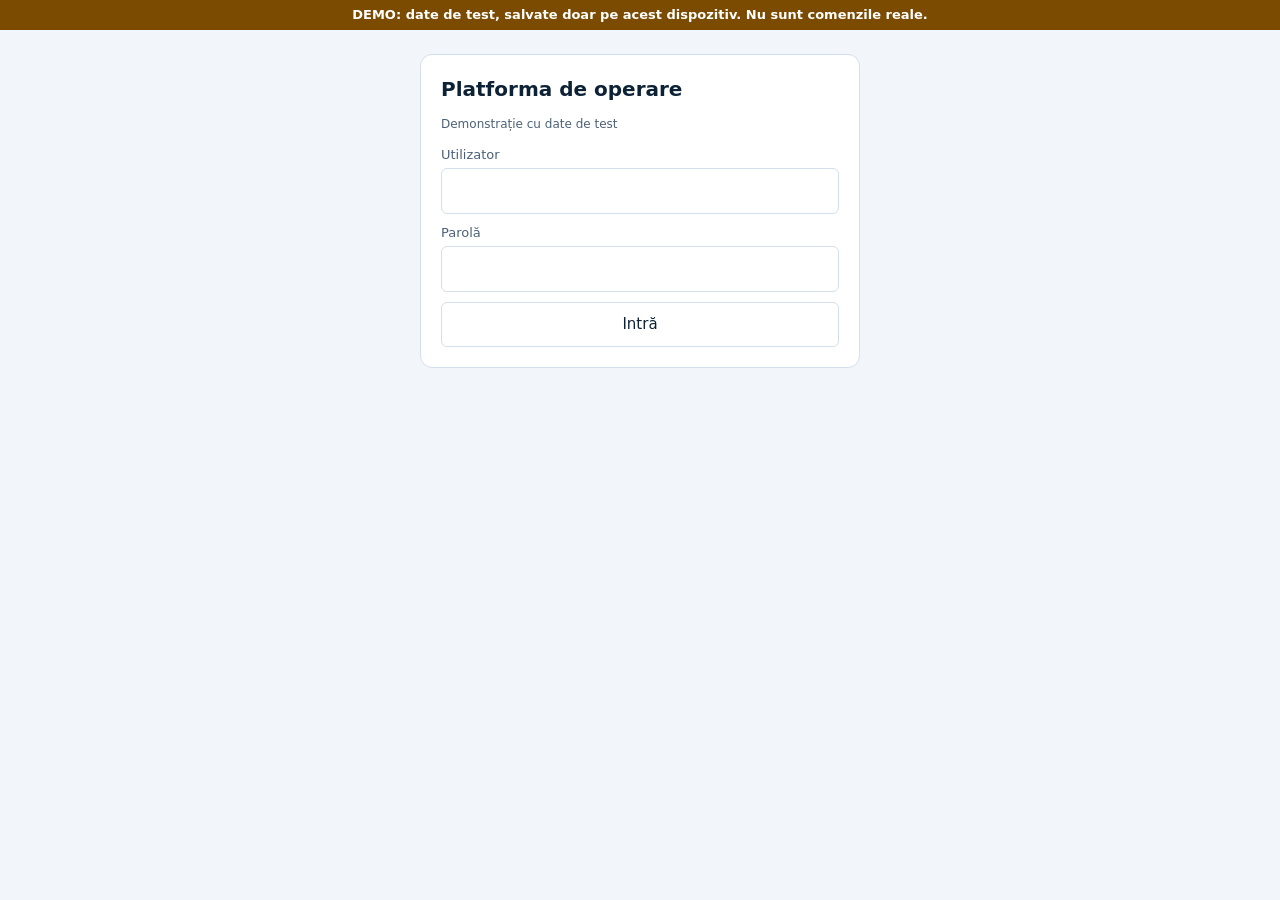
==== demo/index.html @ 025f80de "Copie demonstrativa cu date de test, fara legatura cu baza reala Co-Authored-By: Claude Opus 5.5 <no" ====
<!doctype html>
<html lang="ro">
<head>
<meta charset="utf-8">
<meta name="robots" content="noindex,nofollow">
<meta name="viewport" content="width=device-width,initial-scale=1,viewport-fit=cover">
<title>DD Operare</title>
<meta name="description" content="Platforma de operare: comenzi, pași de lucru și documente pentru specialiști și echipă.">
<meta name="theme-color" content="#0B3B73">
<meta name="mobile-web-app-capable" content="yes">
<meta name="apple-mobile-web-app-capable" content="yes">
<link rel="icon" href="icon-192.png">
<link rel="apple-touch-icon" href="icon-192.png">
<link rel="stylesheet" href="styles.css?v=20261104b">
</head>
<body>
<div style="background:#7A4B00;color:#fff;font:600 13px/1.4 system-ui;padding:6px 12px;text-align:center">DEMO: date de test, salvate doar pe acest dispozitiv. Nu sunt comenzile reale.</div>
<div id="app">Se încarcă…</div>
<script src="data.js?v=20261019u"></script>
<script src="engine.js?v=20261104b"></script>
<script src="prelucrare.js?v=20261019u"></script>
<script src="contracte.js?v=20261019u"></script>
<script src="acte.js?v=20261019u"></script>
<script src="sync.js?v=20261104b"></script>
<script src="plan.js?v=20261019u"></script>
<script src="views.js?v=20261104b"></script>
<script src="app.js?v=20261104b"></script>
<script src="dosare.js?v=20261023a"></script>
<script src="plan_operare.js?v=20261104b"></script>
<script src="operator.js?v=20261104b"></script>
<script src="cititor.js?v=20261104b"></script>
</body>
</html>
---- demo/styles.css ----
:root{--bg:#F2F6FB;--panel:#fff;--fg:#0E2236;--muted:#4D6178;--line:#D3DFEC;--band:#0B3B73;--accent:#1457A8;--soft:#E5EFFB;--ok:#1B7A55;--ok-soft:#E3F4EC;--warn:#8A5A00;--warn-soft:#FDF1D6;--bad:#B3261E;--bad-soft:#FDE8E6;--ora:#C2570C;--sans:'IBM Plex Sans',system-ui,-apple-system,sans-serif}
*{box-sizing:border-box}body{margin:0;background:var(--bg);color:var(--fg);font:14px/1.45 var(--sans);font-variant-numeric:tabular-nums}
h2{margin:0 0 12px;font-size:20px}h3{margin:0;font-size:15px}h4{margin:12px 0 6px;font-size:13px}.mut{color:var(--muted)}.small{font-size:12px}
.top{background:var(--band);color:#fff;display:flex;flex-wrap:wrap;gap:10px 16px;align-items:center;padding:8px 16px;position:sticky;top:0;z-index:20}
.brand b{display:block;font-size:16px}.brand span{font-size:11px;opacity:.8}.rol{font-size:12px}
.top select{padding:5px 8px;border-radius:6px;border:0;font:inherit}
.clk{display:flex;gap:4px;align-items:center;font-size:12px}.clk span{margin-right:4px}.acts{display:flex;gap:6px;margin-left:auto;flex-wrap:wrap}
.body{display:flex;min-height:calc(100vh - 54px)}.side{width:200px;flex:none;background:#fff;border-right:1px solid var(--line);padding:10px 0}
.side a{display:block;padding:8px 16px;color:var(--fg);text-decoration:none}.side a:hover{background:var(--soft)}.side a.on{background:var(--soft);color:var(--accent);font-weight:600;border-left:3px solid var(--accent);padding-left:13px}
.side a i{font-style:normal;background:var(--bad);color:#fff;border-radius:9px;padding:0 6px;font-size:11px;margin-left:4px}
.al{padding:10px 14px;font-size:12px;border-top:1px solid var(--line);margin-top:10px}.al p{margin:4px 0;color:var(--muted)}.al p.nou{color:var(--fg);font-weight:600}
.main{flex:1;padding:16px;min-width:0;max-width:1300px}
.b{border:1px solid var(--line);background:#fff;color:var(--fg);border-radius:6px;padding:6px 10px;font:inherit;cursor:pointer}.b:hover{background:var(--soft)}.b.pri{background:var(--accent);color:#fff;border-color:var(--accent)}.b.pri:hover{background:#0f467f}
.b.war{background:var(--bad-soft);color:var(--bad);border-color:#f0b9b4}.b.mic{padding:2px 7px;font-size:12px}.b:disabled{opacity:.45;cursor:not-allowed}
.top .b{background:rgba(255,255,255,.12);color:#fff;border-color:rgba(255,255,255,.3)}.top .b.pri{background:#fff;color:var(--band)}.top .b.war{background:rgba(255,120,110,.25);color:#fff}
.card{background:var(--panel);border:1px solid var(--line);border-radius:10px;padding:14px;margin:0 0 14px}.card.war{background:var(--warn-soft);color:var(--warn)}
.ch{display:flex;gap:10px;align-items:center;justify-content:space-between;margin-bottom:10px}
.g2{display:grid;grid-template-columns:repeat(auto-fit,minmax(360px,1fr));gap:14px}
.kpis{display:grid;grid-template-columns:repeat(auto-fill,minmax(130px,1fr));gap:10px;margin-bottom:14px}.kpis.sm{grid-template-columns:repeat(auto-fill,minmax(105px,1fr))}
.kpi{background:#fff;border:1px solid var(--line);border-radius:10px;padding:10px 12px}.kpi b{display:block;font-size:22px}.kpi span{font-size:12px;color:var(--muted)}.kpi.rosu{background:var(--bad-soft);border-color:#f0b9b4}.kpi.rosu b{color:var(--bad)}.kpi[data-a]{cursor:pointer}
.chip{display:inline-block;padding:1px 8px;border-radius:10px;font-size:11.5px;white-space:nowrap;border:1px solid var(--line);background:#fff}
.chip.verde{background:var(--ok-soft);color:var(--ok);border-color:#b6dfcc}.chip.galben{background:var(--warn-soft);color:var(--warn);border-color:#ecd49a}.chip.rosu{background:var(--bad-soft);color:var(--bad);border-color:#f0b9b4}.chip.gri{background:#eef2f6;color:var(--muted)}.chip.alb{background:var(--soft);color:var(--accent);border-color:#bcd2ee}
.tw{overflow-x:auto}table.t{width:100%;border-collapse:collapse;background:#fff}table.t th{background:#f6f9fd;text-align:left;font-size:12px;color:var(--muted);padding:6px 8px;border-bottom:1px solid var(--line);white-space:nowrap}table.t td{padding:6px 8px;border-bottom:1px solid #edf2f8;vertical-align:top}
tr.rl{cursor:pointer}tr.rl:hover td{background:var(--soft)}tr.lh td{background:#f6f9fd;padding-top:10px}.gol{text-align:center;color:var(--muted);padding:14px!important}
table.mx td{text-align:center}table.mx td.z{color:#b8c4d2}table.mx td.cescaladat,table.mx td.cblocat{background:var(--bad-soft);cursor:pointer;font-weight:700}table.mx td.catribuit{background:var(--warn-soft);cursor:pointer;font-weight:700}table.mx td.cterminat{background:var(--ok-soft);cursor:pointer}table.mx td.coferit,table.mx td.casteptare{background:var(--soft);cursor:pointer}
.filt{display:flex;flex-wrap:wrap;gap:8px;align-items:center;margin-bottom:10px}.filt select,.filt input,input,select,textarea{font:inherit;padding:5px 7px;border:1px solid var(--line);border-radius:6px;background:#fff}
.btns{display:flex;flex-wrap:wrap;gap:8px;align-items:center;margin:8px 0 14px}.back{cursor:pointer;color:var(--accent);margin-bottom:8px}
.dl{display:grid;grid-template-columns:150px 1fr;gap:6px 10px;margin:0}.dl dt{color:var(--muted)}.dl dd{margin:0}
.frm{display:grid;grid-template-columns:repeat(auto-fill,minmax(210px,1fr));gap:10px}.frm label{display:flex;flex-direction:column;gap:3px;font-size:12px;color:var(--muted)}.frm input,.frm select,.frm textarea{color:var(--fg)}
.inl{display:inline-block;margin:2px 10px 2px 0;font-size:13px}
.tl{list-style:none;padding:0;margin:0;max-height:340px;overflow:auto}.tl li{padding:3px 0;border-bottom:1px dotted var(--line)}.tl time{color:var(--muted);font-size:12px;margin-right:6px}
.flow{width:100%;height:auto;margin-bottom:6px}.flow .nd{cursor:pointer}.flow .nn{font-size:22px;font-weight:700;fill:#0E2236}.flow .nl{font-size:12px;fill:#4D6178}
.tnodes{display:flex;gap:6px;align-items:center;flex-wrap:wrap}.tn{border:1px solid var(--line);border-radius:8px;padding:8px 12px;min-width:120px;cursor:pointer}.tn b{display:block;font-size:20px}.tn span{font-size:12px;color:var(--muted)}.arr{color:var(--muted)}
.seg,.bar3{display:flex;height:30px;border-radius:6px;overflow:hidden;color:#fff;font-size:12px}.seg div,.bar3 div{display:flex;align-items:center;justify-content:center;white-space:nowrap;overflow:hidden;padding:0 6px}
.al2{list-style:none;padding:0;margin:0}.al2 li{padding:6px 10px;border-radius:6px;margin:4px 0;cursor:pointer}.al2 li.rosu{background:var(--bad-soft)}.al2 li.galben{background:var(--warn-soft)}
.ov{position:fixed;inset:0;background:rgba(14,34,54,.5);z-index:50;display:flex;align-items:flex-start;justify-content:center;padding:40px 12px;overflow:auto}.md{background:#fff;border-radius:12px;max-width:760px;width:100%;padding:16px}.mh{display:flex;justify-content:space-between;align-items:center;margin-bottom:10px}.mb label{display:flex;flex-direction:column;gap:3px;margin:6px 0;font-size:12px;color:var(--muted)}
.tpl{white-space:pre-wrap;background:#f6f9fd;padding:10px;border-radius:8px;max-height:50vh;overflow:auto;font-family:inherit}
.toast{position:fixed;bottom:18px;left:50%;transform:translateX(-50%);background:var(--band);color:#fff;padding:10px 16px;border-radius:8px;z-index:60}
.pii{cursor:pointer;color:var(--accent)}.chk{list-style:none;padding:0}.chk li{padding:3px 0}
.map{height:200px;border-radius:8px;border:1px solid var(--line)}.sph{display:flex;gap:10px;align-items:center;margin-bottom:10px}.sph h2{margin:0}
.tm.ok{color:var(--ok)}.tm.warn{color:var(--ora)}.tm.late,.late{color:var(--bad);font-weight:700}.warn{color:var(--ora)}
/* pagina clientului */
.cp{max-width:720px;margin:0 auto;background:#fff;border:1px solid var(--line);border-radius:12px;padding:18px}.cb{background:var(--band);color:#fff;border-radius:8px;padding:8px 12px;font-size:12px;margin-bottom:12px}.cb .mut{color:#BFD5F0}
.trk{display:flex;gap:8px;margin:14px 0}.trk div{flex:1;text-align:center;padding:8px;border-radius:8px;background:#eef2f6;color:var(--muted)}.trk div.on{background:var(--ok-soft);color:var(--ok)}.trk div.cur{background:var(--warn-soft);color:var(--warn)}.trk b{display:block;font-size:16px}
.ln{display:flex;gap:10px;padding:10px 0;border-bottom:1px solid var(--line)}.bif{flex:none;width:28px;height:28px;border-radius:50%;display:flex;align-items:center;justify-content:center;font-weight:700;border:2px solid var(--line);color:var(--muted)}.bif.verde{background:var(--ok);border-color:var(--ok);color:#fff}.bif.galben{background:var(--warn-soft);border-color:#e0b64a;color:var(--warn)}.bif.rosu{background:var(--bad);border-color:var(--bad);color:#fff}.lt{flex:1}
.doc{display:inline-block;margin:4px 8px 0 0;padding:3px 8px;border-radius:6px;background:var(--soft);color:var(--accent);text-decoration:none}
.pbx{background:var(--warn-soft);border:1px solid #ecd49a;border-radius:8px;padding:8px 10px;margin:8px 0}.pbx.ok{background:var(--ok-soft);border-color:#b6dfcc}
@media(max-width:800px){.body{flex-direction:column}.side{width:100%;display:flex;flex-wrap:wrap;border-right:0;border-bottom:1px solid var(--line)}.side a{padding:6px 10px}.al{display:none}.main{padding:10px}}
/* v2: flux simplu, documente cu bifă, stiluri compacte */
.fl{display:flex;gap:6px;align-items:center;flex-wrap:wrap;margin-bottom:10px}.fl i{color:var(--muted);font-style:normal}.fn{border:1px solid var(--line);border-radius:8px;padding:8px 12px;min-width:110px;cursor:pointer;background:#fff}.fn b{display:block;font-size:20px}.fn span{font-size:12px;color:var(--muted)}.fn.verde{background:var(--ok-soft)}.fn.galben{background:var(--warn-soft)}.fn.rosu{background:var(--bad-soft)}.fn.alb{background:var(--soft)}.fn.zero b{color:#b8c4d2}
.fl2{list-style:none;padding:0;margin:0}.fi{display:grid;grid-template-columns:28px 1fr auto;gap:10px;align-items:center;padding:8px 0;border-bottom:1px dotted var(--line)}.bx{width:24px;height:24px;border-radius:6px;border:2px solid var(--line);display:flex;align-items:center;justify-content:center;font-weight:700;color:#fff}.bx.on{background:var(--ok);border-color:var(--ok)}
details.card summary{cursor:pointer;font-weight:600}.top .brand span{display:block}
/* v3: autentificare, mobil (Android), carduri de lucru, timer */
.login{max-width:440px;margin:24px auto;background:#fff;border:1px solid var(--line);border-radius:12px;padding:20px}.login form{display:grid;gap:10px}.login label{display:grid;gap:4px;font-size:13px;color:var(--muted)}.login input{font-size:16px;padding:10px}.login .acc{display:flex;justify-content:space-between;width:100%;margin:6px 0;text-align:left}.login h3{margin:16px 0 4px}.err{color:var(--bad)}
.b.mare{padding:11px 16px;font-size:15px;min-height:44px}.iesi{margin-left:auto}
.sph{display:flex;justify-content:space-between;align-items:flex-start;gap:10px;flex-wrap:wrap}.sw{display:flex;gap:6px;align-items:center;font-size:14px}.lh2{margin:14px 0 8px}
.card.info{background:var(--soft)}.card.nou{background:var(--ok-soft);border-color:#b6dfcc;cursor:pointer}
.tc{background:#fff;border:1px solid var(--line);border-left:4px solid var(--accent);border-radius:10px;padding:12px;margin:0 0 10px}.tc.warn{border-left-color:var(--ora)}.tc.late{border-left-color:var(--bad)}.tch{font-size:15px;margin-bottom:2px}
.tcf{display:flex;justify-content:space-between;align-items:center;margin:8px 0;gap:8px;flex-wrap:wrap}.tcb{display:flex;gap:8px}.tcb .b{flex:1}
.tmr{font-variant-numeric:tabular-nums;color:var(--ok);font-size:18px}.tmr.mic{font-size:13px}.tmr.warn{color:var(--ora)}.tmr.late{color:var(--bad)}
.bigtmr{display:flex;align-items:baseline;gap:10px;margin:4px 0 10px}.bigtmr .tmr{font-size:34px}
.prog{display:flex;gap:12px;margin:0 0 10px}.prog span{padding:2px 8px;border-radius:10px;background:#eef2f6;color:var(--muted)}.prog span.ok{background:var(--ok-soft);color:var(--ok)}
.fi{grid-template-columns:28px 1fr}.upl{display:flex;gap:8px;align-items:center;flex-wrap:wrap;margin-top:6px}.upl label.b{cursor:pointer}
.chk li{padding:6px 0}.chk input{width:20px;height:20px;vertical-align:middle;margin-right:6px}
@media(max-width:800px){.top{padding:8px 12px}.brand span{font-size:11px}.btns.stick{position:sticky;bottom:0;background:var(--bg);padding:10px 0;margin:0;z-index:5}.btns.stick .b.pri{flex:1 1 100%}.dl{grid-template-columns:90px 1fr}.frm{grid-template-columns:1fr}.frm input,.frm select,.frm textarea{font-size:16px;padding:9px}.side a{flex:1;text-align:center}}
.arh{width:100%;height:auto}.arh .at{font:500 14px var(--sans)}.arh .as{font:400 12px var(--sans)}.arh .al{font:400 12px var(--sans);fill:#4D6178}.arhl li{margin:6px 0}.login hr{border:0;border-top:1px solid var(--line);margin:16px 0}
.arhw{max-width:760px;margin:0 auto}
.login .ok{color:var(--ok)}
.nsec{display:block;padding:12px 16px 4px;font-size:11px;text-transform:uppercase;letter-spacing:.05em;color:var(--muted)}.site{margin-left:auto}.site+.iesi{margin-left:6px}
.chip.portocaliu{background:var(--ora-soft,#FFF0E3);color:#9A3E06;border-color:#F3C29B}.kpi.portocaliu{background:#FFF0E3;border-color:#F3C29B}.kpi.galben{background:var(--warn-soft)}.kpi.gri{background:#eef2f6}
.risc{border-left:4px solid var(--line);padding:8px 12px;margin:0 0 8px;background:#fff;border-radius:0}.risc.rosu{border-left-color:var(--bad)}.risc.portocaliu{border-left-color:var(--ora)}.risc.galben{border-left-color:#E0B64A}.risc .rh{margin-bottom:4px}
@media(max-width:800px){.nsec{display:none}}
.rosu-t{color:var(--rosu,#c2352b);font-weight:600}

/* ---------- Acte de completat: editor + previzualizare A4 + print ---------- */
.actgrid{display:grid;grid-template-columns:repeat(auto-fill,minmax(240px,1fr));gap:12px;margin-bottom:14px}
.actcard h3{margin:0 0 4px;font-size:15px}.actcard p{margin:0 0 10px}
.actbar{display:flex;flex-wrap:wrap;gap:6px;align-items:center;margin-bottom:10px;position:sticky;top:0;z-index:3;background:var(--bg,#f4f7fb);padding:6px 0}
.actbar .sp{flex:1}
.acted{display:grid;grid-template-columns:minmax(280px,380px) 1fr;gap:14px;align-items:start}
@media (max-width:900px){.acted{grid-template-columns:1fr}}
.actform{display:grid;gap:8px;min-width:0}
.actform details.ag{background:#fff;border:1px solid #dde4ee;border-radius:10px;padding:8px 10px}
.actform summary{cursor:pointer;font-weight:600}
.actform .frm{display:grid;grid-template-columns:1fr;gap:6px;margin:8px 0}
.actform label{display:grid;gap:2px;font-size:12px;color:#4b5b70}
.actform input,.actform select{font:inherit;font-size:14px;padding:6px 8px;border:1px solid #cfd8e3;border-radius:6px;min-width:0;width:100%}
.arows{width:100%;border-collapse:collapse}.arows td,.arows th{padding:2px;font-size:12px;text-align:left}.arows input{font-size:13px;padding:4px 6px}
.warnc{background:#fff6dd;border-color:#f0d58a;display:grid;gap:4px}
.actprev{background:#e9edf2;border-radius:10px;padding:14px;overflow:auto;min-width:0}
.actdoc{background:#fff;max-width:210mm;margin:0 auto;padding:18mm 16mm;box-shadow:0 1px 4px rgba(0,0,0,.12);font-family:"Times New Roman",Georgia,serif;font-size:11.5pt;line-height:1.45;color:#111}
.actdoc h1{font-size:15pt;text-align:center;margin:0 0 2pt;text-transform:uppercase;letter-spacing:.02em}
.actdoc .nr{text-align:center;margin:0 0 8pt}
.actdoc h2{font-size:11.5pt;margin:12pt 0 4pt;text-transform:uppercase}
.actdoc p{margin:0 0 5pt;text-align:justify}.actdoc .ind{margin-left:18pt}
.actdoc .nota{font-size:9.5pt;color:#555;font-style:italic;text-align:left}
.actdoc .ta{width:100%;border-collapse:collapse;margin:6pt 0}.actdoc .ta th,.actdoc .ta td{border:1px solid #999;padding:4pt 6pt;text-align:left;font-size:10.5pt}
.actdoc .semn1{margin:10pt 0}.actdoc .semn2{display:flex;justify-content:space-between;gap:24pt;margin:18pt 0 6pt}.actdoc .semn2 div{flex:1}
.actdoc .gol{background:#fff3c4;color:#7a5b00;padding:0 2pt;border-radius:2px}
@media (max-width:600px){.actdoc{padding:8mm 6mm;font-size:10.5pt}.actdoc .semn2{flex-direction:column}}
@media print{
  @page{size:A4;margin:15mm}
  body *{visibility:hidden!important}
  #actdoc,#actdoc *{visibility:visible!important}
  #actdoc{position:absolute;left:0;top:0;width:100%;max-width:none;margin:0;padding:0;box-shadow:none}
  #actdoc .gol{background:none;color:#111}
  #actdoc h2,#actdoc tr,#actdoc .semn2{break-inside:avoid;page-break-inside:avoid}
}
.sigbox{display:grid;gap:6px;margin:10px 0}
.sigpad{width:100%;height:150px;background:#fff;border:1.5px dashed #9fb0c6;border-radius:8px;touch-action:none;cursor:crosshair}
.chk{display:flex;gap:8px;align-items:flex-start;font-size:14px}.chk input{margin-top:3px;width:18px;height:18px;flex:none}
.actdoc .semimg{height:56px;display:block}.actdoc .semjur{font-size:8.5pt;color:#555}
.actdoc .jur td{font-size:9pt}.actdoc .jur .h{word-break:break-all;font-family:monospace;font-size:8pt}
.card.ok{background:#e6f5ec;border-color:#a8dcbc}

/* 1.2.0 · fluxul comenzii, „De lucrat”, cititorul de documente */
.awbw{background:#fff;border:1px solid var(--line);border-radius:10px;padding:14px;margin:0 0 14px}
.awb{list-style:none;display:flex;margin:0;padding:0;overflow-x:auto}
.awb li{flex:1 1 0;min-width:96px;position:relative;text-align:center;padding:0 6px 4px;cursor:pointer;display:flex;flex-direction:column;align-items:center;gap:3px;font-size:12px;line-height:1.25}
.awb li:not(:last-child)::after{content:"";position:absolute;top:13px;left:calc(50% + 15px);right:calc(-50% + 15px);height:2px;background:var(--line)}
.awb li.ok:not(:last-child)::after{background:var(--ok)}
.awb b{width:28px;height:28px;flex:none;border-radius:50%;display:flex;align-items:center;justify-content:center;background:#eef2f6;color:var(--muted);font-size:12px;border:2px solid var(--line)}
.awb li.ok b{background:var(--ok);border-color:var(--ok);color:#fff}
.awb li.cur b{background:var(--accent);border-color:var(--accent);color:#fff}
.awb li.pb b{background:var(--bad);border-color:var(--bad);color:#fff}
.awb li.sel span{font-weight:600}.awb li.urm span{color:var(--muted)}
.awb li.sel{background:var(--soft);border-radius:8px;padding-top:4px}
.awb small{color:var(--muted);font-size:11px;min-height:13px}.awb li.aici small{color:var(--accent);font-weight:600}
.awbd{list-style:none;margin:12px 0 0;padding:0;border-top:1px solid var(--line)}
.awbd li{display:flex;flex-wrap:wrap;justify-content:space-between;gap:6px 12px;padding:8px 0;border-bottom:1px dotted var(--line)}.awbd .p2{display:flex;flex-wrap:wrap;gap:6px;align-items:center}
.urmb{display:flex;flex-wrap:wrap;justify-content:space-between;align-items:center;gap:10px;background:var(--soft);border:1px solid var(--line);border-radius:10px;padding:10px 14px;margin:0 0 14px;font-weight:500}
.urmb.rosu{background:var(--bad-soft);border-color:#f0b9b4}
.urmc h3{font-size:17px;margin:2px 0}.urmc.rosu{border-left:4px solid var(--bad)}.urmc.galben{border-left:4px solid var(--ora)}
.coada{list-style:none;margin:0;padding:0}.coada li{display:flex;justify-content:space-between;align-items:center;gap:12px;padding:9px 4px;border-bottom:1px dotted var(--line)}.coada li.rosu{border-left:3px solid var(--bad);padding-left:9px}.coada li.galben{border-left:3px solid var(--ora);padding-left:9px}
.kpi[data-a]{cursor:pointer}.kpi.on{outline:2px solid var(--accent)}.kpi.rosu b{color:var(--bad)}.kpi.galben b{color:var(--warn)}
.fir.nou2{border-left:4px solid var(--ora)}.frm1{display:flex;gap:8px;align-items:flex-start;margin-top:8px}.frm1 textarea{flex:1}
.pop{list-style:none;margin:0;padding:0}.pop li{padding:8px 0;border-bottom:1px dotted var(--line)}.pop label{display:flex;gap:8px;align-items:flex-start;cursor:pointer}.pop li.gata>label>span{color:var(--muted)}.pop2{margin:10px 0 0;padding-left:18px}.pop2 li{margin-bottom:6px}
.docl{display:inline-flex;flex-wrap:wrap;gap:6px;align-items:center}
.vw{position:fixed;inset:0;background:var(--panel);z-index:70;display:flex;flex-direction:column}
.vwh{display:flex;flex-wrap:wrap;justify-content:space-between;align-items:center;gap:8px;padding:8px 12px;background:var(--band);color:#fff}.vwn{min-width:0;overflow-wrap:anywhere}
.vwh .chip{color:var(--fg)}.vwa{display:flex;flex-wrap:wrap;gap:6px}
.vwb{flex:1;min-height:0;display:flex}.vwd,.vwt{flex:1;min-width:0;overflow:auto;padding:12px;background:#E9EEF4}.vwt{background:#fff;border-left:1px solid var(--line)}
.vwb[data-mod=doc] .vwt,.vwb[data-mod=text] .vwd{display:none}.vwb[data-mod=text] .vwt{border-left:0}
.vwd img,.vwd canvas{display:block;max-width:100%;margin:0 auto 10px;background:#fff;box-shadow:0 1px 4px rgba(14,34,54,.2)}.vwf{min-height:320px;margin-bottom:10px}
.vwt pre,.vwd pre{white-space:pre-wrap;overflow-wrap:anywhere;font:14px/1.5 var(--sans);margin:0}.vwgol{text-align:center;padding:40px 16px}
.vwp{background:var(--soft);border-radius:6px;padding:8px 10px;margin-bottom:10px}.vwp.war{background:var(--warn-soft);color:var(--warn)}
#ocrp{position:fixed;right:14px;bottom:14px;z-index:80;background:var(--band);color:#fff;border-radius:20px;padding:7px 14px;font-size:13px;cursor:pointer}
@media (max-width:700px){.awb{flex-direction:column;overflow:visible}.awb li{flex-direction:row;text-align:left;gap:10px;padding:5px 6px;min-width:0}.awb li:not(:last-child)::after{left:19px;right:auto;top:33px;bottom:-5px;width:2px;height:auto}.awb small{margin-left:auto}.vwb{flex-direction:column}.vwt{border-left:0;border-top:1px solid var(--line)}}
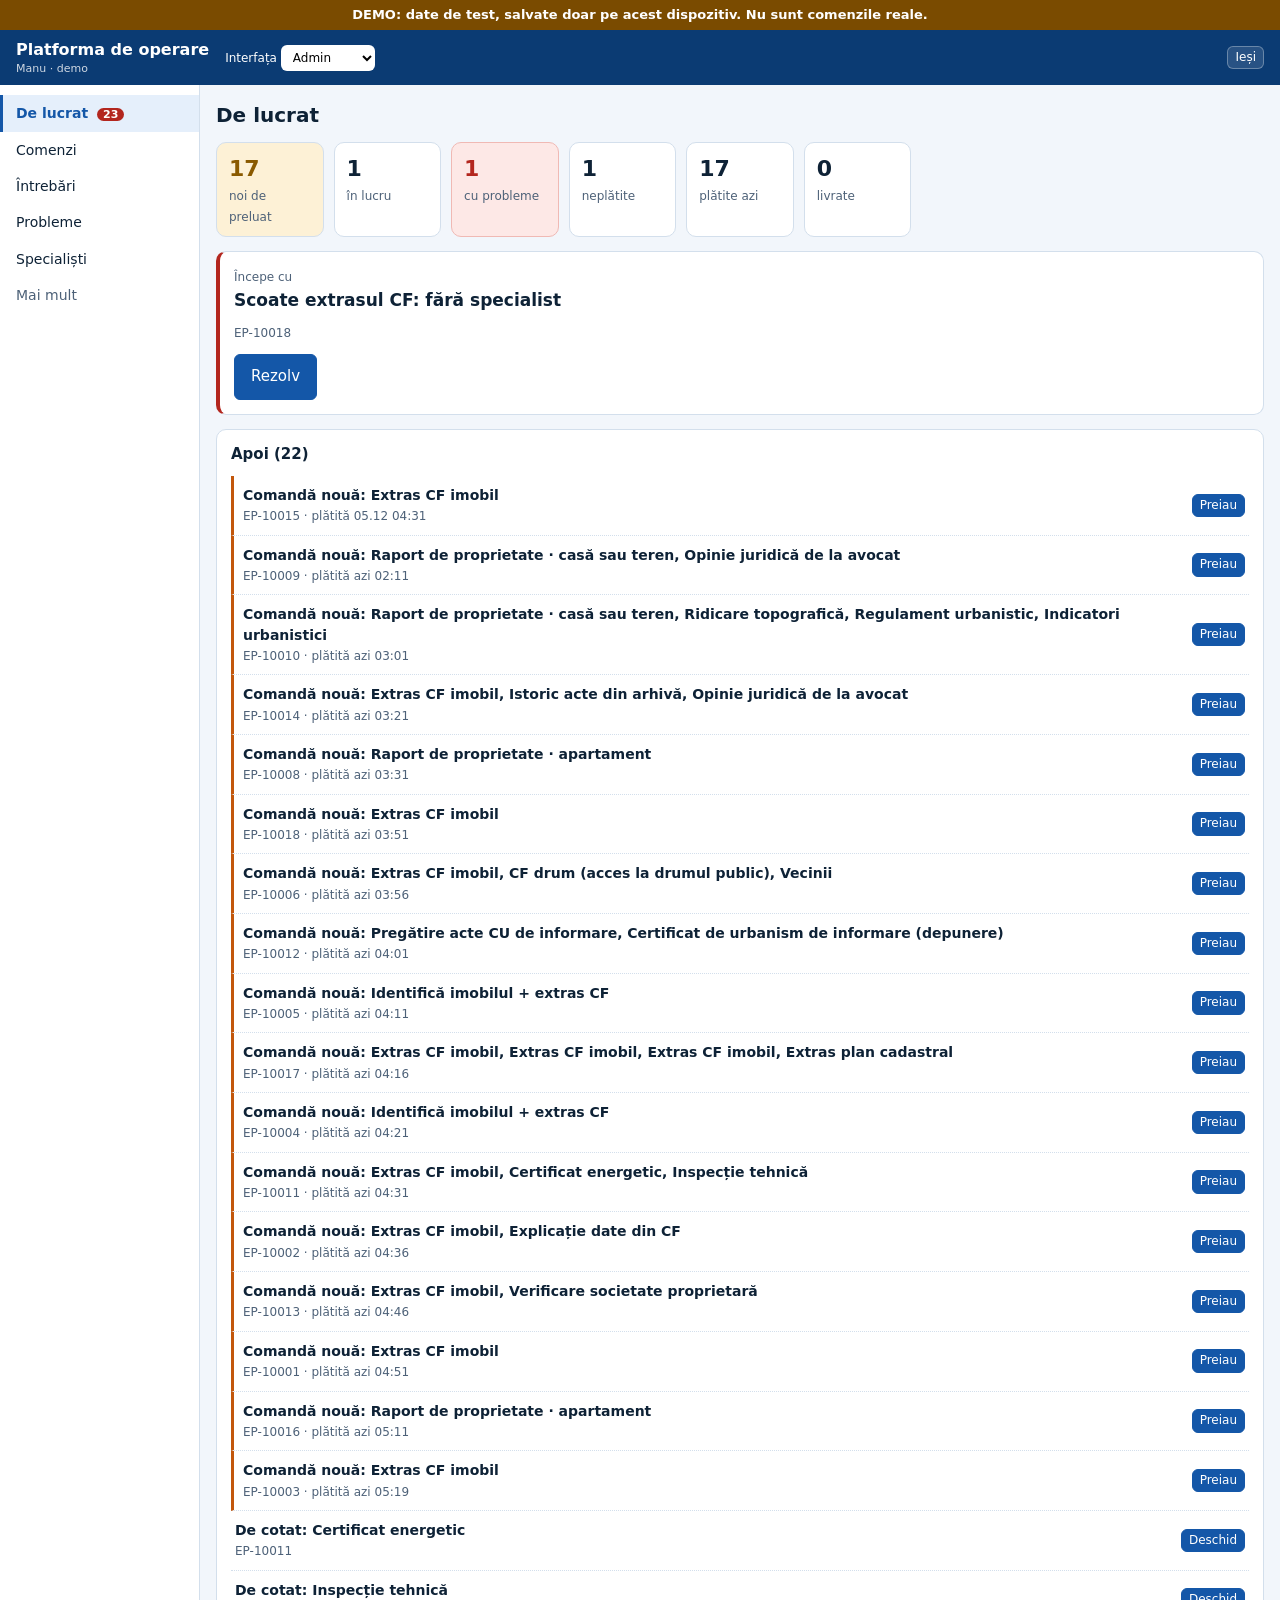
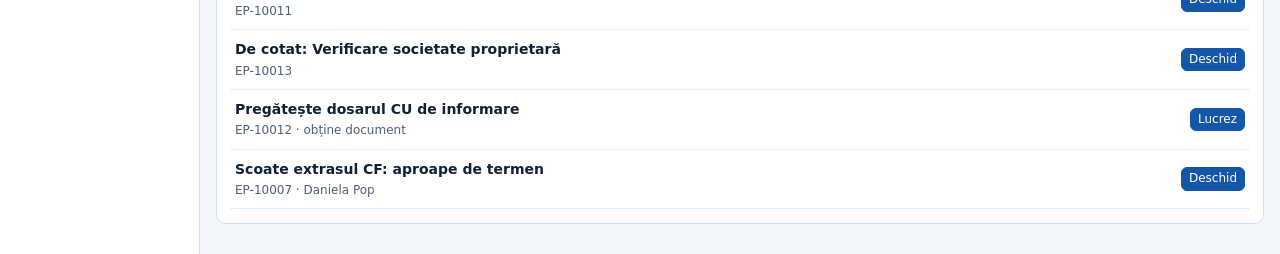
==== commit d78acf48: "Meniu scurt cu Mai mult, antet mai mic, demo fara parola Co-Authored-By: Claude Opus 5.5 <noreply@an" ====
--- a/demo/index.html
+++ b/demo/index.html
@@ -11,23 +11,23 @@
 <meta name="apple-mobile-web-app-capable" content="yes">
 <link rel="icon" href="icon-192.png">
 <link rel="apple-touch-icon" href="icon-192.png">
-<link rel="stylesheet" href="styles.css?v=20261104b">
+<link rel="stylesheet" href="styles.css?v=20261104c">
 </head>
 <body>
 <div style="background:#7A4B00;color:#fff;font:600 13px/1.4 system-ui;padding:6px 12px;text-align:center">DEMO: date de test, salvate doar pe acest dispozitiv. Nu sunt comenzile reale.</div>
 <div id="app">Se încarcă…</div>
 <script src="data.js?v=20261019u"></script>
-<script src="engine.js?v=20261104b"></script>
+<script src="engine.js?v=20261104c"></script>
 <script src="prelucrare.js?v=20261019u"></script>
 <script src="contracte.js?v=20261019u"></script>
 <script src="acte.js?v=20261019u"></script>
-<script src="sync.js?v=20261104b"></script>
+<script src="sync.js?v=20261104c"></script>
 <script src="plan.js?v=20261019u"></script>
-<script src="views.js?v=20261104b"></script>
-<script src="app.js?v=20261104b"></script>
+<script src="views.js?v=20261104c"></script>
+<script src="app.js?v=20261104c"></script>
 <script src="dosare.js?v=20261023a"></script>
-<script src="plan_operare.js?v=20261104b"></script>
-<script src="operator.js?v=20261104b"></script>
-<script src="cititor.js?v=20261104b"></script>
+<script src="plan_operare.js?v=20261104c"></script>
+<script src="operator.js?v=20261104c"></script>
+<script src="cititor.js?v=20261104c"></script>
 </body>
 </html>
--- a/demo/styles.css
+++ b/demo/styles.css
@@ -146,3 +146,5 @@
 .vwp{background:var(--soft);border-radius:6px;padding:8px 10px;margin-bottom:10px}.vwp.war{background:var(--warn-soft);color:var(--warn)}
 #ocrp{position:fixed;right:14px;bottom:14px;z-index:80;background:var(--band);color:#fff;border-radius:20px;padding:7px 14px;font-size:13px;cursor:pointer}
 @media (max-width:700px){.awb{flex-direction:column;overflow:visible}.awb li{flex-direction:row;text-align:left;gap:10px;padding:5px 6px;min-width:0}.awb li:not(:last-child)::after{left:19px;right:auto;top:33px;bottom:-5px;width:2px;height:auto}.awb small{margin-left:auto}.vwb{flex-direction:column}.vwt{border-left:0;border-top:1px solid var(--line)}}
+.side a.nmai{color:var(--muted)}
+@media(max-width:800px){.top{gap:8px}.top .brand span{display:none}.brand b{font-size:14px}.rol{font-size:0;margin-left:auto}.rol select{font-size:13px}.side a{flex:1 1 30%;padding:8px 6px}}
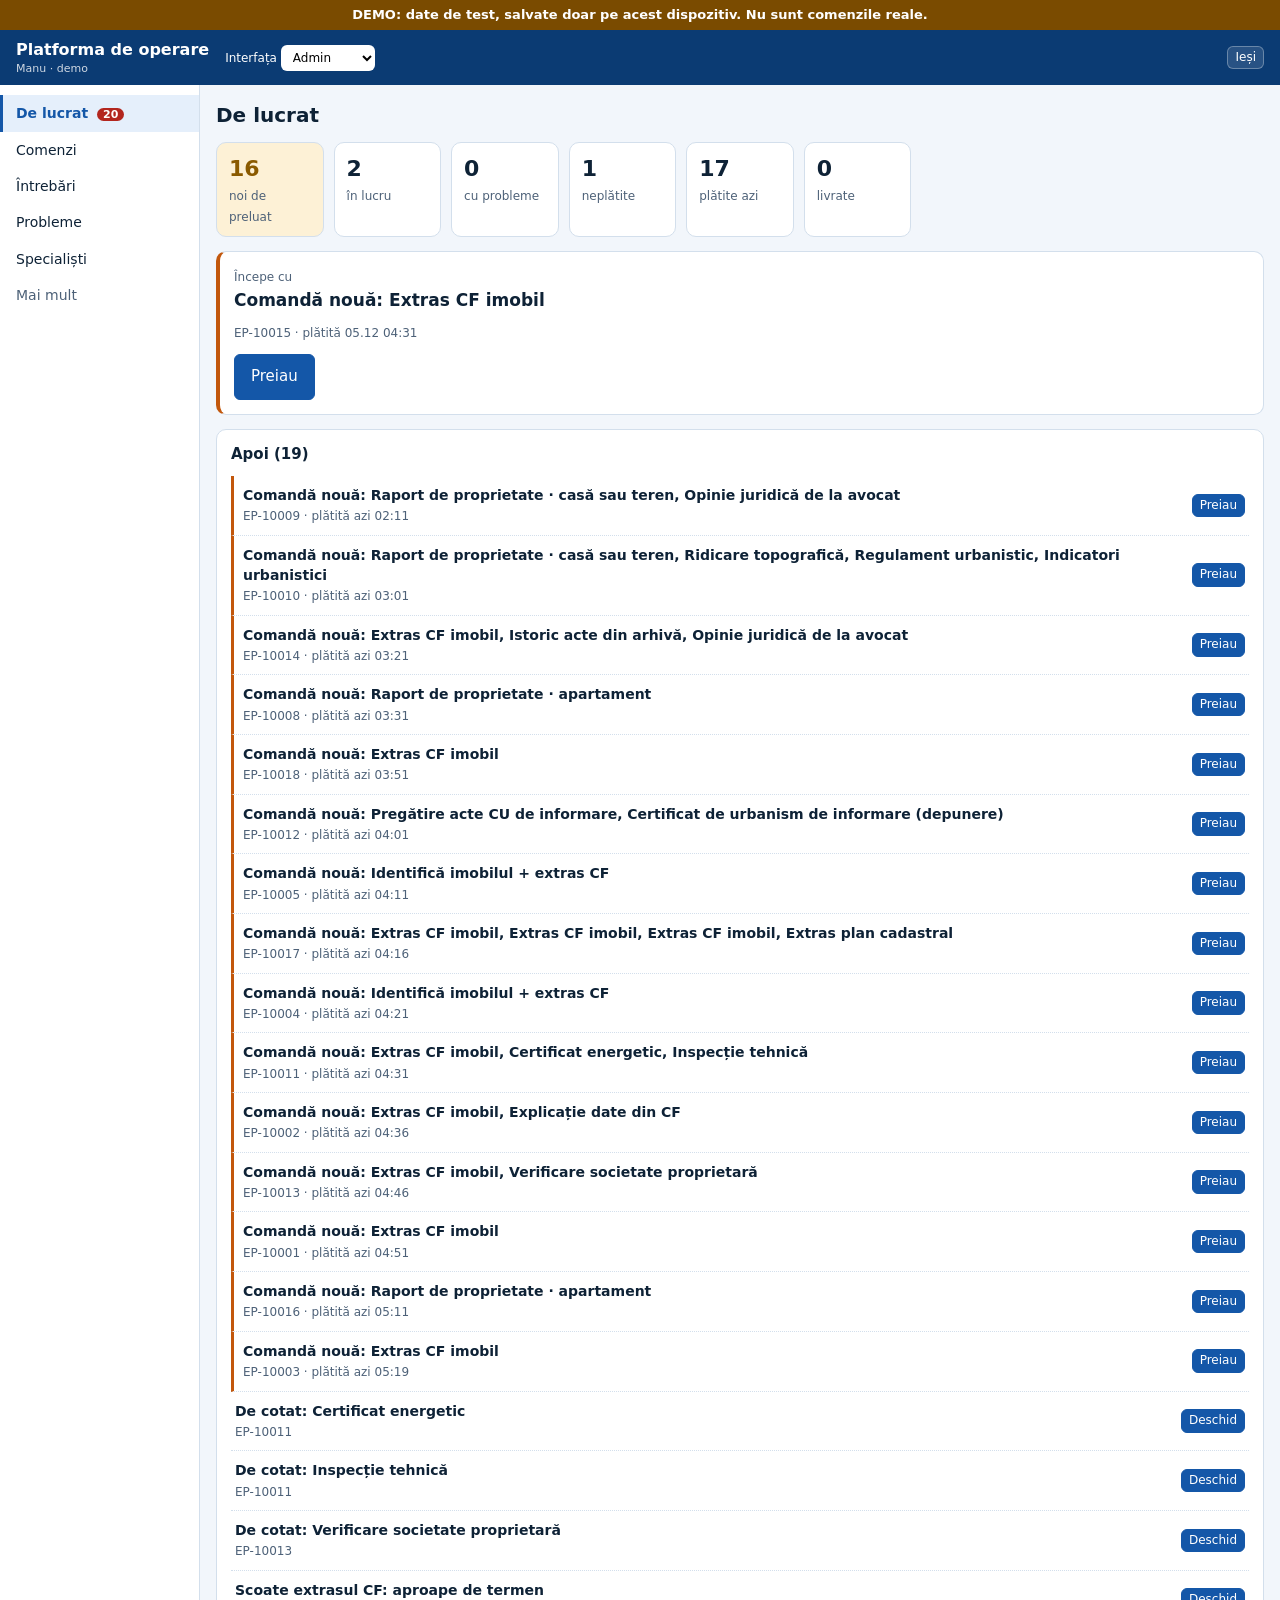
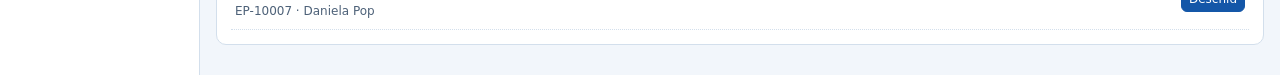
==== commit 7692e969: "OK-ul administratorului, bursa de specialisti, trimitere manuala, ce s-a comandat Co-Authored-By: Cl" ====
--- a/demo/index.html
+++ b/demo/index.html
@@ -11,23 +11,23 @@
 <meta name="apple-mobile-web-app-capable" content="yes">
 <link rel="icon" href="icon-192.png">
 <link rel="apple-touch-icon" href="icon-192.png">
-<link rel="stylesheet" href="styles.css?v=20261104c">
+<link rel="stylesheet" href="styles.css?v=20261105a">
 </head>
 <body>
 <div style="background:#7A4B00;color:#fff;font:600 13px/1.4 system-ui;padding:6px 12px;text-align:center">DEMO: date de test, salvate doar pe acest dispozitiv. Nu sunt comenzile reale.</div>
 <div id="app">Se încarcă…</div>
-<script src="data.js?v=20261019u"></script>
-<script src="engine.js?v=20261104c"></script>
+<script src="data.js?v=20261105c"></script>
+<script src="engine.js?v=20261105c"></script>
 <script src="prelucrare.js?v=20261019u"></script>
 <script src="contracte.js?v=20261019u"></script>
 <script src="acte.js?v=20261019u"></script>
-<script src="sync.js?v=20261104c"></script>
+<script src="sync.js?v=20261105a"></script>
 <script src="plan.js?v=20261019u"></script>
-<script src="views.js?v=20261104c"></script>
-<script src="app.js?v=20261104c"></script>
+<script src="views.js?v=20261105a"></script>
+<script src="app.js?v=20261105a"></script>
 <script src="dosare.js?v=20261023a"></script>
-<script src="plan_operare.js?v=20261104c"></script>
-<script src="operator.js?v=20261104c"></script>
-<script src="cititor.js?v=20261104c"></script>
+<script src="plan_operare.js?v=20261105a"></script>
+<script src="operator.js?v=20261105c"></script>
+<script src="cititor.js?v=20261105a"></script>
 </body>
 </html>
--- a/demo/styles.css
+++ b/demo/styles.css
@@ -148,3 +148,7 @@
 @media (max-width:700px){.awb{flex-direction:column;overflow:visible}.awb li{flex-direction:row;text-align:left;gap:10px;padding:5px 6px;min-width:0}.awb li:not(:last-child)::after{left:19px;right:auto;top:33px;bottom:-5px;width:2px;height:auto}.awb small{margin-left:auto}.vwb{flex-direction:column}.vwt{border-left:0;border-top:1px solid var(--line)}}
 .side a.nmai{color:var(--muted)}
 @media(max-width:800px){.top{gap:8px}.top .brand span{display:none}.brand b{font-size:14px}.rol{font-size:0;margin-left:auto}.rol select{font-size:13px}.side a{flex:1 1 30%;padding:8px 6px}}
+.rez{margin:0 0 12px;line-height:1.4}
+.clist{display:grid;gap:8px}.crd{background:#fff;border:1px solid var(--line);border-radius:10px;padding:10px 12px;cursor:pointer;display:grid;gap:4px}.crd:hover{background:var(--soft)}
+.crdj{display:flex;flex-wrap:wrap;justify-content:space-between;align-items:center;gap:4px 12px}
+.mini{display:inline-flex;gap:3px;vertical-align:middle}.mini i{width:10px;height:10px;border-radius:50%;background:#eef2f6;border:1px solid var(--line)}.mini i.ok{background:var(--ok);border-color:var(--ok)}.mini i.cur{background:var(--accent);border-color:var(--accent)}.mini i.pb{background:var(--bad);border-color:var(--bad)}
